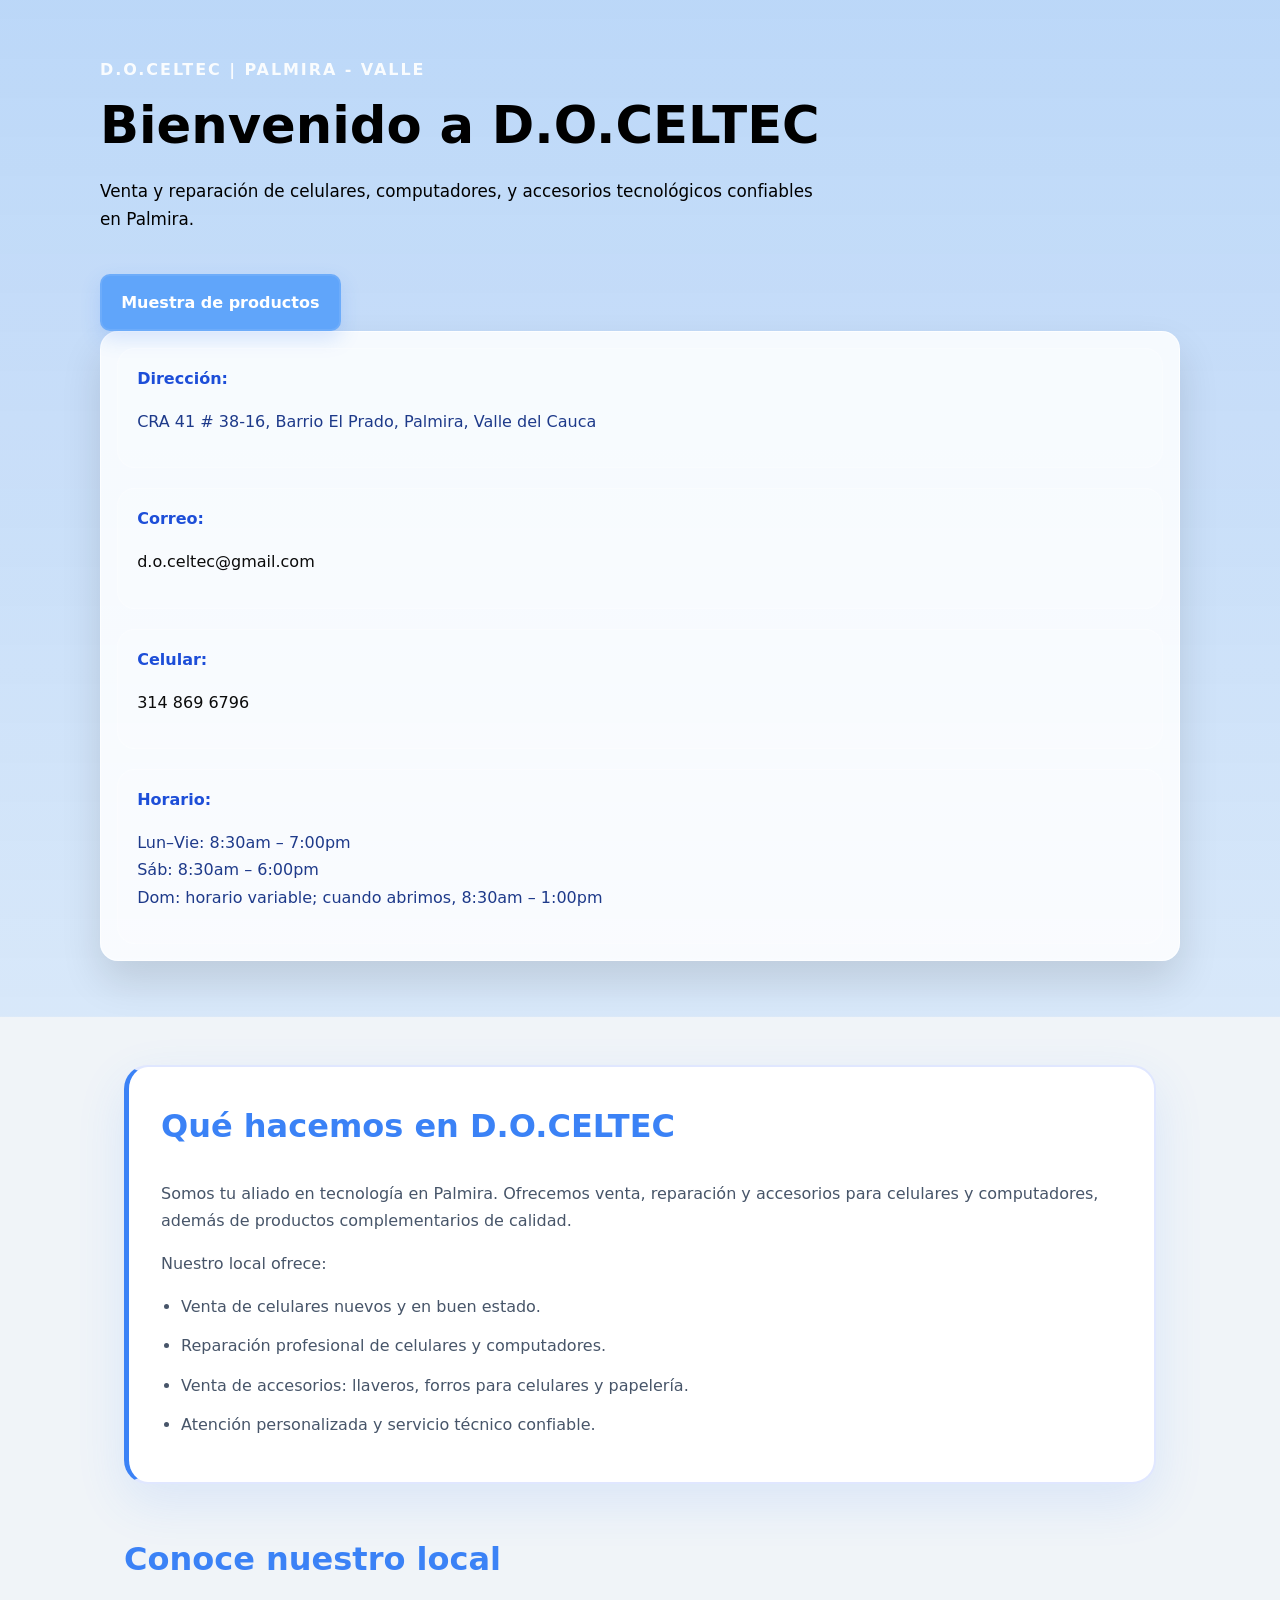
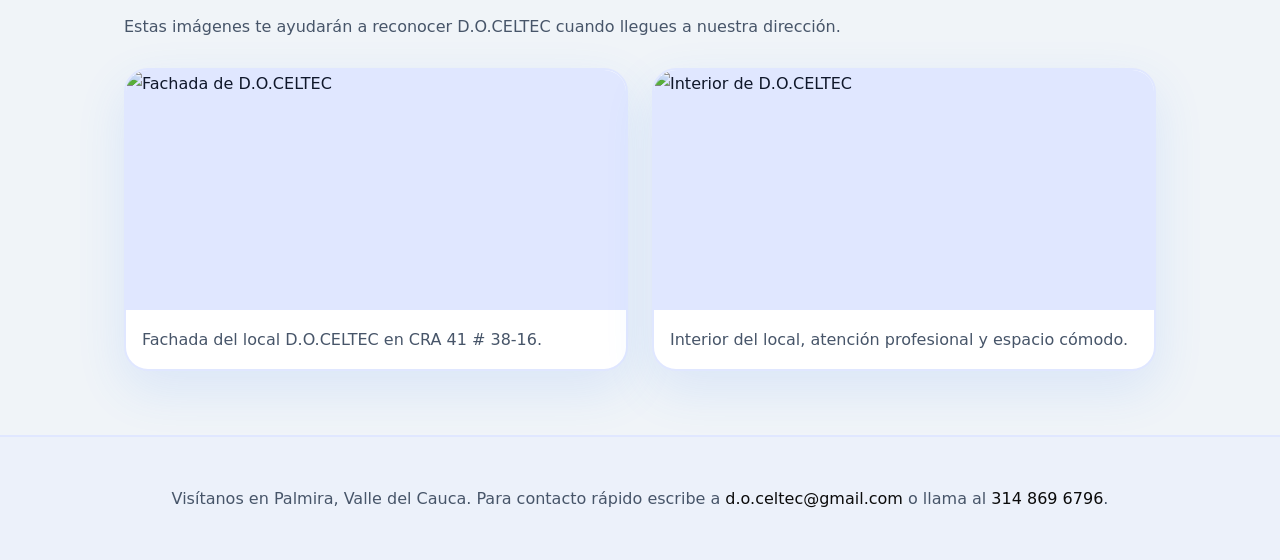
==== index.html @ 88c952cf "Add files via upload" ====
<!DOCTYPE html>
<html lang="es">
<head>
  <meta charset="UTF-8" />
  <meta name="viewport" content="width=device-width, initial-scale=1.0" />
  <title>D.O.CELTEC - Inicio</title>
  <link rel="stylesheet" href="styles.css" />
</head>
<body>
  <header class="hero">
    <div class="hero-content">
      <p class="eyebrow">D.O.CELTEC | Palmira - Valle</p>
      <h1>Bienvenido a D.O.CELTEC</h1>
      <p class="subtitle">Venta y reparación de celulares, computadores, y accesorios tecnológicos confiables en Palmira.</p>
      <div class="hero-actions">
        <a class="cta-button" href="productos.html" target="_blank" rel="noopener">Muestra de productos</a>
      </div>
      <div class="hero-details">
        <div>
          <strong>Dirección:</strong>
          <p>CRA 41 # 38-16, Barrio El Prado, Palmira, Valle del Cauca</p>
        </div>
        <div>
          <strong>Correo:</strong>
          <p><a href="mailto:d.o.celtec@gmail.com">d.o.celtec@gmail.com</a></p>
        </div>
        <div>
          <strong>Celular:</strong>
          <p><a href="tel:+573148696796">314 869 6796</a></p>
        </div>
        <div>
          <strong>Horario:</strong>
          <p>Lun–Vie: 8:30am – 7:00pm<br>
          Sáb: 8:30am – 6:00pm<br>
          Dom: horario variable; cuando abrimos, 8:30am – 1:00pm</p>
        </div>
      </div>
    </div>
  </header>

  <main class="container">
    <section class="about">
      <div class="text-block">
        <h2>Qué hacemos en D.O.CELTEC</h2>
        <p>Somos tu aliado en tecnología en Palmira. Ofrecemos venta, reparación y accesorios para celulares y computadores, además de productos complementarios de calidad.</p>
        <p>Nuestro local ofrece:</p>
        <ul>
          <li>Venta de celulares nuevos y en buen estado.</li>
          <li>Reparación profesional de celulares y computadores.</li>
          <li>Venta de accesorios: llaveros, forros para celulares y papelería.</li>
          <li>Atención personalizada y servicio técnico confiable.</li>
        </ul>
      </div>
    </section>

    <section class="gallery">
      <h2>Conoce nuestro local</h2>
      <p>Estas imágenes te ayudarán a reconocer D.O.CELTEC cuando llegues a nuestra dirección.</p>
      <div class="image-grid">
        <article class="photo-card">
          <img src="assets/photo1.jpg" alt="Fachada de D.O.CELTEC" />
          <p>Fachada del local D.O.CELTEC en CRA 41 # 38-16.</p>
        </article>
        <article class="photo-card">
          <img src="assets/photo2.jpg" alt="Interior de D.O.CELTEC" />
          <p>Interior del local, atención profesional y espacio cómodo.</p>
        </article>
      </div>

    </section>
  </main>

  <footer class="footer">
    <p>Visítanos en Palmira, Valle del Cauca. Para contacto rápido escribe a <a href="mailto:d.o.celtec@gmail.com">d.o.celtec@gmail.com</a> o llama al <a href="tel:+573148696796">314 869 6796</a>.</p>
  </footer>
</body>
</html>
---- styles.css ----
﻿:root {
  color-scheme: light;
  --bg: #f0f4f8;
  --surface: #ffffff;
  --primary: #3b82f6;
  --primary-light: #60a5fa;
  --primary-contrast: #ffffff;
  --text: #0f172a;
  --muted: #475569;
  --border: #e0e7ff;
  --shadow: 0 18px 50px rgba(59, 130, 246, 0.12);
}

* {
  box-sizing: border-box;
}

body {
  margin: 0;
  font-family: "Inter", system-ui, sans-serif;
  color: var(--text);
  background: var(--bg);
  line-height: 1.7;
}

a {
  color: var(--primary);
  text-decoration: none;
}

a:hover {
  text-decoration: underline;
}

.hero {
  background-image: linear-gradient(rgba(96, 165, 250, 0.36), rgba(147, 197, 253, 0.26)), url('assets/celtec.png');
  background-size: cover;
  background-position: center;
  background-repeat: no-repeat;
  background-blend-mode: overlay;
  color: #fff;
  padding: 3.5rem 1.5rem;
}

.hero-content {
  max-width: 1080px;
  margin: 0 auto;
  position: relative;
  z-index: 1;
}

.eyebrow {
  margin: 0 0 1rem;
  font-weight: 700;
  letter-spacing: 0.12em;
  text-transform: uppercase;
  opacity: 0.92;
}

.hero h1 {
  margin: 0;
  font-size: clamp(2.6rem, 4vw, 4rem);
  line-height: 1.05;
  text-shadow: none;
  color: #000;
}

.subtitle {
  margin: 1.5rem 0 2.5rem;
  max-width: 720px;
  font-size: 1.05rem;
  color: #000;
}

.hero-details {
  display: grid;
  gap: 1.25rem;
  background: rgba(255,255,255,0.84);
  padding: 1rem;
  border-radius: 18px;
  border: 1px solid rgba(255,255,255,0.7);
  box-shadow: 0 20px 40px rgba(0, 0, 0, 0.12);
  color: #0f172a;
}

.hero-details div {
  background: rgba(255, 255, 255, 0.18);
  padding: 1rem 1.2rem;
  border-radius: 18px;
  border: 1px solid rgba(255, 255, 255, 0.25);
}

.hero-details strong {
  display: block;
  margin-bottom: 0.5rem;
  color: #1d4ed8;
}

.hero-details p,
.hero-details a {
  color: #1e3a8a;
}

.container {
  max-width: 1080px;
  margin: 0 auto;
  padding: 3rem 1.5rem 4rem;
}

.about {
  margin-bottom: 3rem;
}

.text-block {
  background: var(--surface);
  padding: 2rem;
  border-radius: 24px;
  box-shadow: var(--shadow);
  border: 2px solid var(--border);
  border-left: 5px solid var(--primary);
}

.text-block h2 {
  margin-top: 0;
  font-size: 2rem;
  color: var(--primary);
}

.text-block p,
.text-block li {
  color: var(--muted);
}

.text-block ul {
  margin: 1rem 0 0;
  padding-left: 1.25rem;
}

.text-block li {
  margin-bottom: 0.75rem;
}

.gallery h2 {
  margin-top: 0;
  font-size: 2rem;
  color: var(--primary);
}

.gallery p {
  color: var(--muted);
}

.image-grid {
  display: grid;
  gap: 1.5rem;
  margin-top: 1.75rem;
  grid-template-columns: repeat(auto-fit, minmax(280px, 1fr));
}

.photo-card {
  background: var(--surface);
  border: 2px solid var(--border);
  border-radius: 24px;
  overflow: hidden;
  box-shadow: var(--shadow);
  transition: transform 0.3s ease, box-shadow 0.3s ease;
}

.photo-card:hover {
  transform: translateY(-4px);
  box-shadow: 0 24px 60px rgba(59, 130, 246, 0.15);
}

.photo-card img {
  display: block;
  width: 100%;
  height: 240px;
  object-fit: cover;
  background: #e0e7ff;
}

.photo-card p {
  margin: 1rem;
  color: var(--muted);
}

.note {
  margin-top: 1rem;
  color: var(--muted);
  font-size: 0.95rem;
}

.footer {
  text-align: center;
  padding: 2rem 1.5rem;
  color: var(--muted);
  border-top: 2px solid var(--border);
  background: rgba(224, 231, 255, 0.3);
}

.hero-details a {
  color: #0b0b0b;
  text-decoration: none;
}
.hero-details a:hover {
  text-decoration: underline;
}

.footer a {
  color: #0b0b0b;
  text-decoration: none;
}

@media (max-width: 700px) {
  .hero {
    padding: 2.5rem 1rem;
  }

  .hero-details {
    gap: 1rem;
  }
}

/* Call-to-action button */
.hero-actions {
  margin-top: 1rem;
}
.cta-button {
  display: inline-block;
  background: var(--primary-light);
  color: var(--primary-contrast);
  padding: 0.8rem 1.2rem;
  border-radius: 10px;
  font-weight: 700;
  box-shadow: 0 8px 20px rgba(59, 130, 246, 0.18);
  border: 2px solid rgba(255,255,255,0.08);
}
.cta-button:hover {
  background: var(--primary);
  text-decoration: none;
}
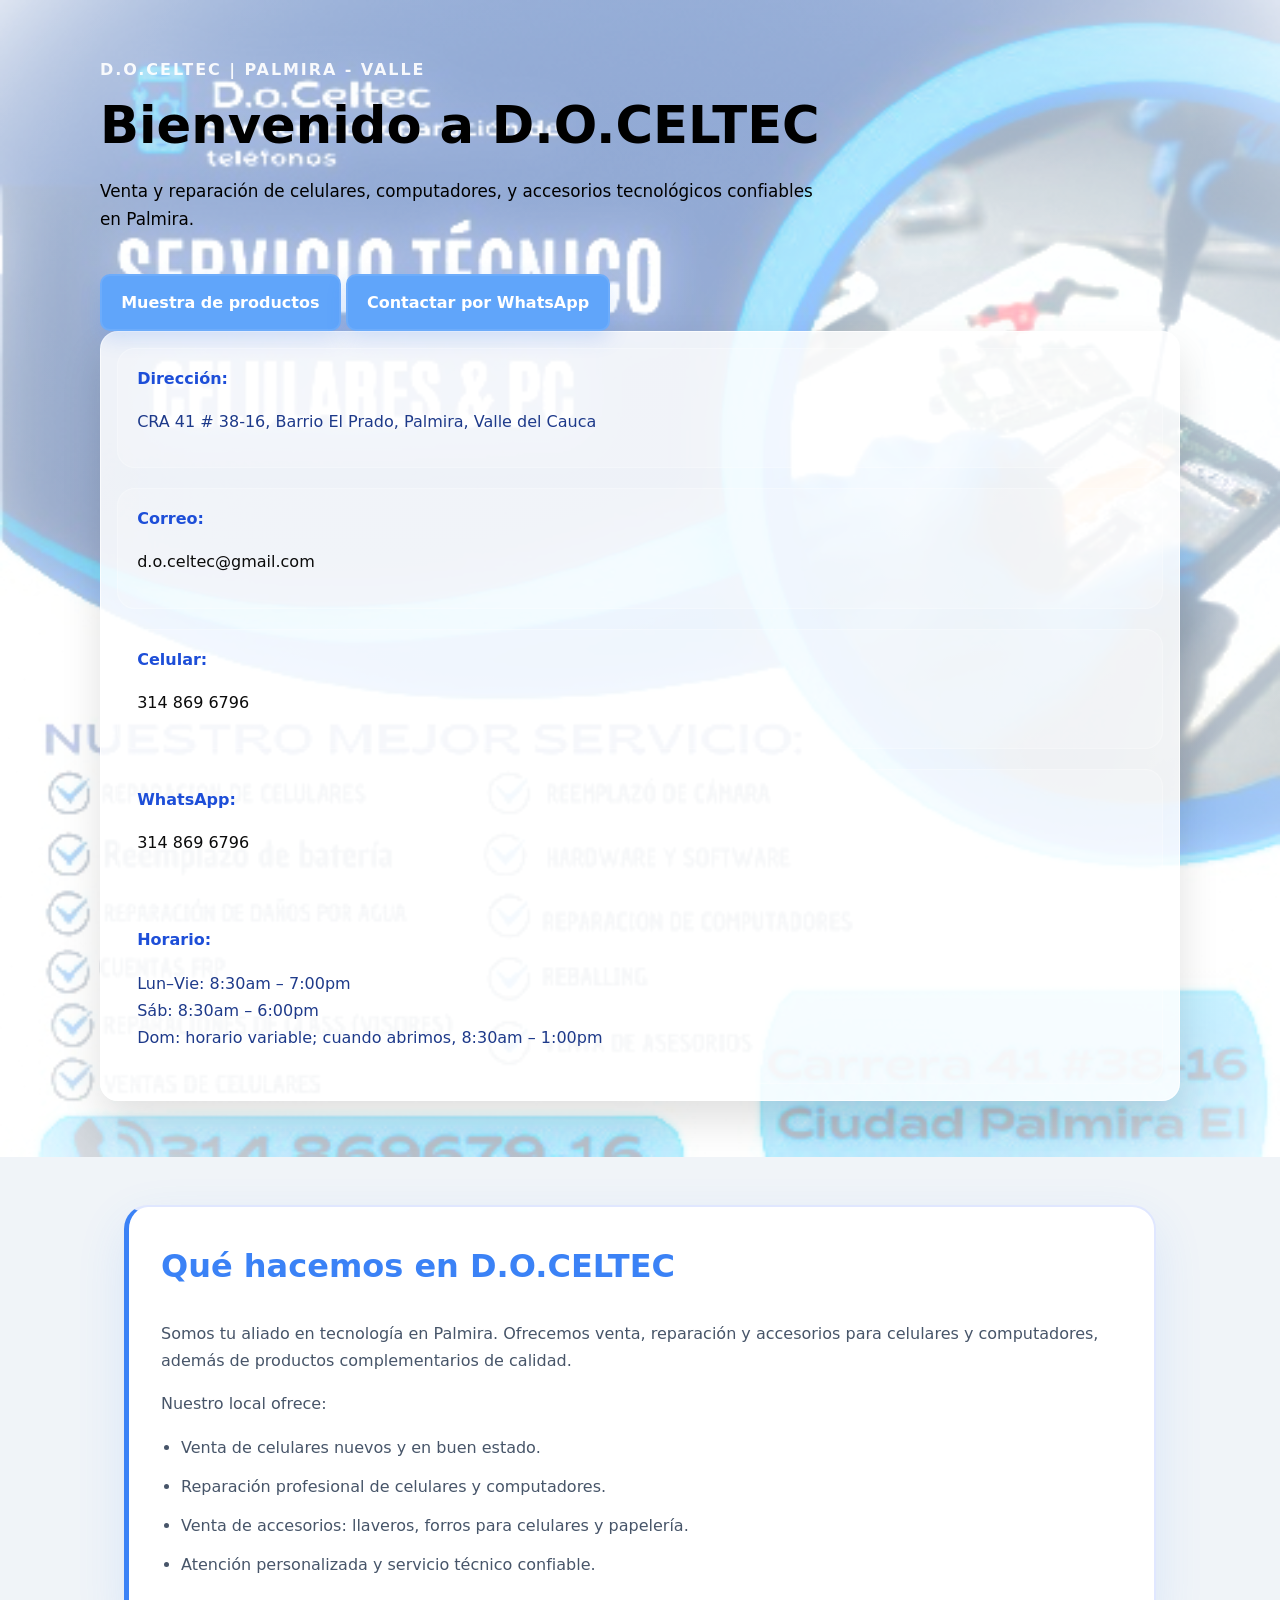
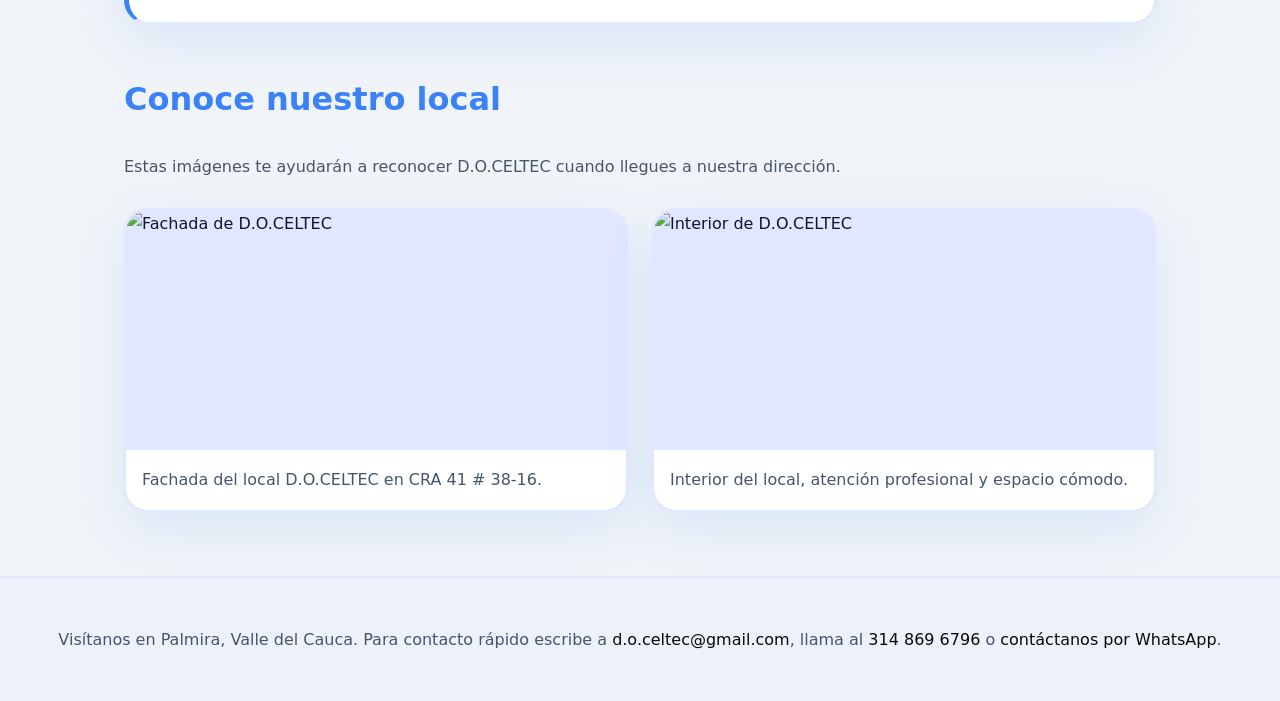
==== commit 879b40f5: "Agregar enlace de WhatsApp a la página principal" ====
--- a/index.html
+++ b/index.html
@@ -1,77 +1,82 @@
-<!DOCTYPE html>
-<html lang="es">
-<head>
-  <meta charset="UTF-8" />
-  <meta name="viewport" content="width=device-width, initial-scale=1.0" />
-  <title>D.O.CELTEC - Inicio</title>
-  <link rel="stylesheet" href="styles.css" />
-</head>
-<body>
-  <header class="hero">
-    <div class="hero-content">
-      <p class="eyebrow">D.O.CELTEC | Palmira - Valle</p>
-      <h1>Bienvenido a D.O.CELTEC</h1>
-      <p class="subtitle">Venta y reparación de celulares, computadores, y accesorios tecnológicos confiables en Palmira.</p>
-      <div class="hero-actions">
-        <a class="cta-button" href="productos.html" target="_blank" rel="noopener">Muestra de productos</a>
-      </div>
-      <div class="hero-details">
-        <div>
-          <strong>Dirección:</strong>
-          <p>CRA 41 # 38-16, Barrio El Prado, Palmira, Valle del Cauca</p>
-        </div>
-        <div>
-          <strong>Correo:</strong>
-          <p><a href="mailto:d.o.celtec@gmail.com">d.o.celtec@gmail.com</a></p>
-        </div>
-        <div>
-          <strong>Celular:</strong>
-          <p><a href="tel:+573148696796">314 869 6796</a></p>
-        </div>
-        <div>
-          <strong>Horario:</strong>
-          <p>Lun–Vie: 8:30am – 7:00pm<br>
-          Sáb: 8:30am – 6:00pm<br>
-          Dom: horario variable; cuando abrimos, 8:30am – 1:00pm</p>
-        </div>
-      </div>
-    </div>
-  </header>
-
-  <main class="container">
-    <section class="about">
-      <div class="text-block">
-        <h2>Qué hacemos en D.O.CELTEC</h2>
-        <p>Somos tu aliado en tecnología en Palmira. Ofrecemos venta, reparación y accesorios para celulares y computadores, además de productos complementarios de calidad.</p>
-        <p>Nuestro local ofrece:</p>
-        <ul>
-          <li>Venta de celulares nuevos y en buen estado.</li>
-          <li>Reparación profesional de celulares y computadores.</li>
-          <li>Venta de accesorios: llaveros, forros para celulares y papelería.</li>
-          <li>Atención personalizada y servicio técnico confiable.</li>
-        </ul>
-      </div>
-    </section>
-
-    <section class="gallery">
-      <h2>Conoce nuestro local</h2>
-      <p>Estas imágenes te ayudarán a reconocer D.O.CELTEC cuando llegues a nuestra dirección.</p>
-      <div class="image-grid">
-        <article class="photo-card">
-          <img src="assets/photo1.jpg" alt="Fachada de D.O.CELTEC" />
-          <p>Fachada del local D.O.CELTEC en CRA 41 # 38-16.</p>
-        </article>
-        <article class="photo-card">
-          <img src="assets/photo2.jpg" alt="Interior de D.O.CELTEC" />
-          <p>Interior del local, atención profesional y espacio cómodo.</p>
-        </article>
-      </div>
-
-    </section>
-  </main>
-
-  <footer class="footer">
-    <p>Visítanos en Palmira, Valle del Cauca. Para contacto rápido escribe a <a href="mailto:d.o.celtec@gmail.com">d.o.celtec@gmail.com</a> o llama al <a href="tel:+573148696796">314 869 6796</a>.</p>
-  </footer>
-</body>
-</html>
+<!DOCTYPE html>
+<html lang="es">
+<head>
+  <meta charset="UTF-8" />
+  <meta name="viewport" content="width=device-width, initial-scale=1.0" />
+  <title>D.O.CELTEC - Inicio</title>
+  <link rel="stylesheet" href="styles.css" />
+</head>
+<body>
+  <header class="hero">
+    <div class="hero-content">
+      <p class="eyebrow">D.O.CELTEC | Palmira - Valle</p>
+      <h1>Bienvenido a D.O.CELTEC</h1>
+      <p class="subtitle">Venta y reparación de celulares, computadores, y accesorios tecnológicos confiables en Palmira.</p>
+      <div class="hero-actions">
+        <a class="cta-button" href="productos.html" target="_blank" rel="noopener">Muestra de productos</a>
+        <a class="cta-button" href="https://wa.me/573148696796?text=Hola%20D.O.CELTEC,%20me%20interesa%20saber%20más%20sobre%20sus%20productos%20y%20servicios." target="_blank" rel="noopener">Contactar por WhatsApp</a>
+      </div>
+      <div class="hero-details">
+        <div>
+          <strong>Dirección:</strong>
+          <p>CRA 41 # 38-16, Barrio El Prado, Palmira, Valle del Cauca</p>
+        </div>
+        <div>
+          <strong>Correo:</strong>
+          <p><a href="mailto:d.o.celtec@gmail.com">d.o.celtec@gmail.com</a></p>
+        </div>
+        <div>
+          <strong>Celular:</strong>
+          <p><a href="tel:+573148696796">314 869 6796</a></p>
+        </div>
+        <div>
+          <strong>WhatsApp:</strong>
+          <p><a href="https://wa.me/573148696796?text=Hola%20D.O.CELTEC,%20me%20interesa%20saber%20más%20sobre%20sus%20productos%20y%20servicios." target="_blank" rel="noopener">314 869 6796</a></p>
+        </div>
+        <div>
+          <strong>Horario:</strong>
+          <p>Lun–Vie: 8:30am – 7:00pm<br>
+          Sáb: 8:30am – 6:00pm<br>
+          Dom: horario variable; cuando abrimos, 8:30am – 1:00pm</p>
+        </div>
+      </div>
+    </div>
+  </header>
+
+  <main class="container">
+    <section class="about">
+      <div class="text-block">
+        <h2>Qué hacemos en D.O.CELTEC</h2>
+        <p>Somos tu aliado en tecnología en Palmira. Ofrecemos venta, reparación y accesorios para celulares y computadores, además de productos complementarios de calidad.</p>
+        <p>Nuestro local ofrece:</p>
+        <ul>
+          <li>Venta de celulares nuevos y en buen estado.</li>
+          <li>Reparación profesional de celulares y computadores.</li>
+          <li>Venta de accesorios: llaveros, forros para celulares y papelería.</li>
+          <li>Atención personalizada y servicio técnico confiable.</li>
+        </ul>
+      </div>
+    </section>
+
+    <section class="gallery">
+      <h2>Conoce nuestro local</h2>
+      <p>Estas imágenes te ayudarán a reconocer D.O.CELTEC cuando llegues a nuestra dirección.</p>
+      <div class="image-grid">
+        <article class="photo-card">
+          <img src="/d.o.celtec/assets/photo1.jpg" alt="Fachada de D.O.CELTEC" />
+          <p>Fachada del local D.O.CELTEC en CRA 41 # 38-16.</p>
+        </article>
+        <article class="photo-card">
+          <img src="/d.o.celtec/assets/photo2.jpg" alt="Interior de D.O.CELTEC" />
+          <p>Interior del local, atención profesional y espacio cómodo.</p>
+        </article>
+      </div>
+
+    </section>
+  </main>
+
+  <footer class="footer">
+    <p>Visítanos en Palmira, Valle del Cauca. Para contacto rápido escribe a <a href="mailto:d.o.celtec@gmail.com">d.o.celtec@gmail.com</a>, llama al <a href="tel:+573148696796">314 869 6796</a> o <a href="https://wa.me/573148696796?text=Hola%20D.O.CELTEC,%20me%20interesa%20saber%20más%20sobre%20sus%20productos%20y%20servicios." target="_blank" rel="noopener">contáctanos por WhatsApp</a>.</p>
+  </footer>
+</body>
+</html>
